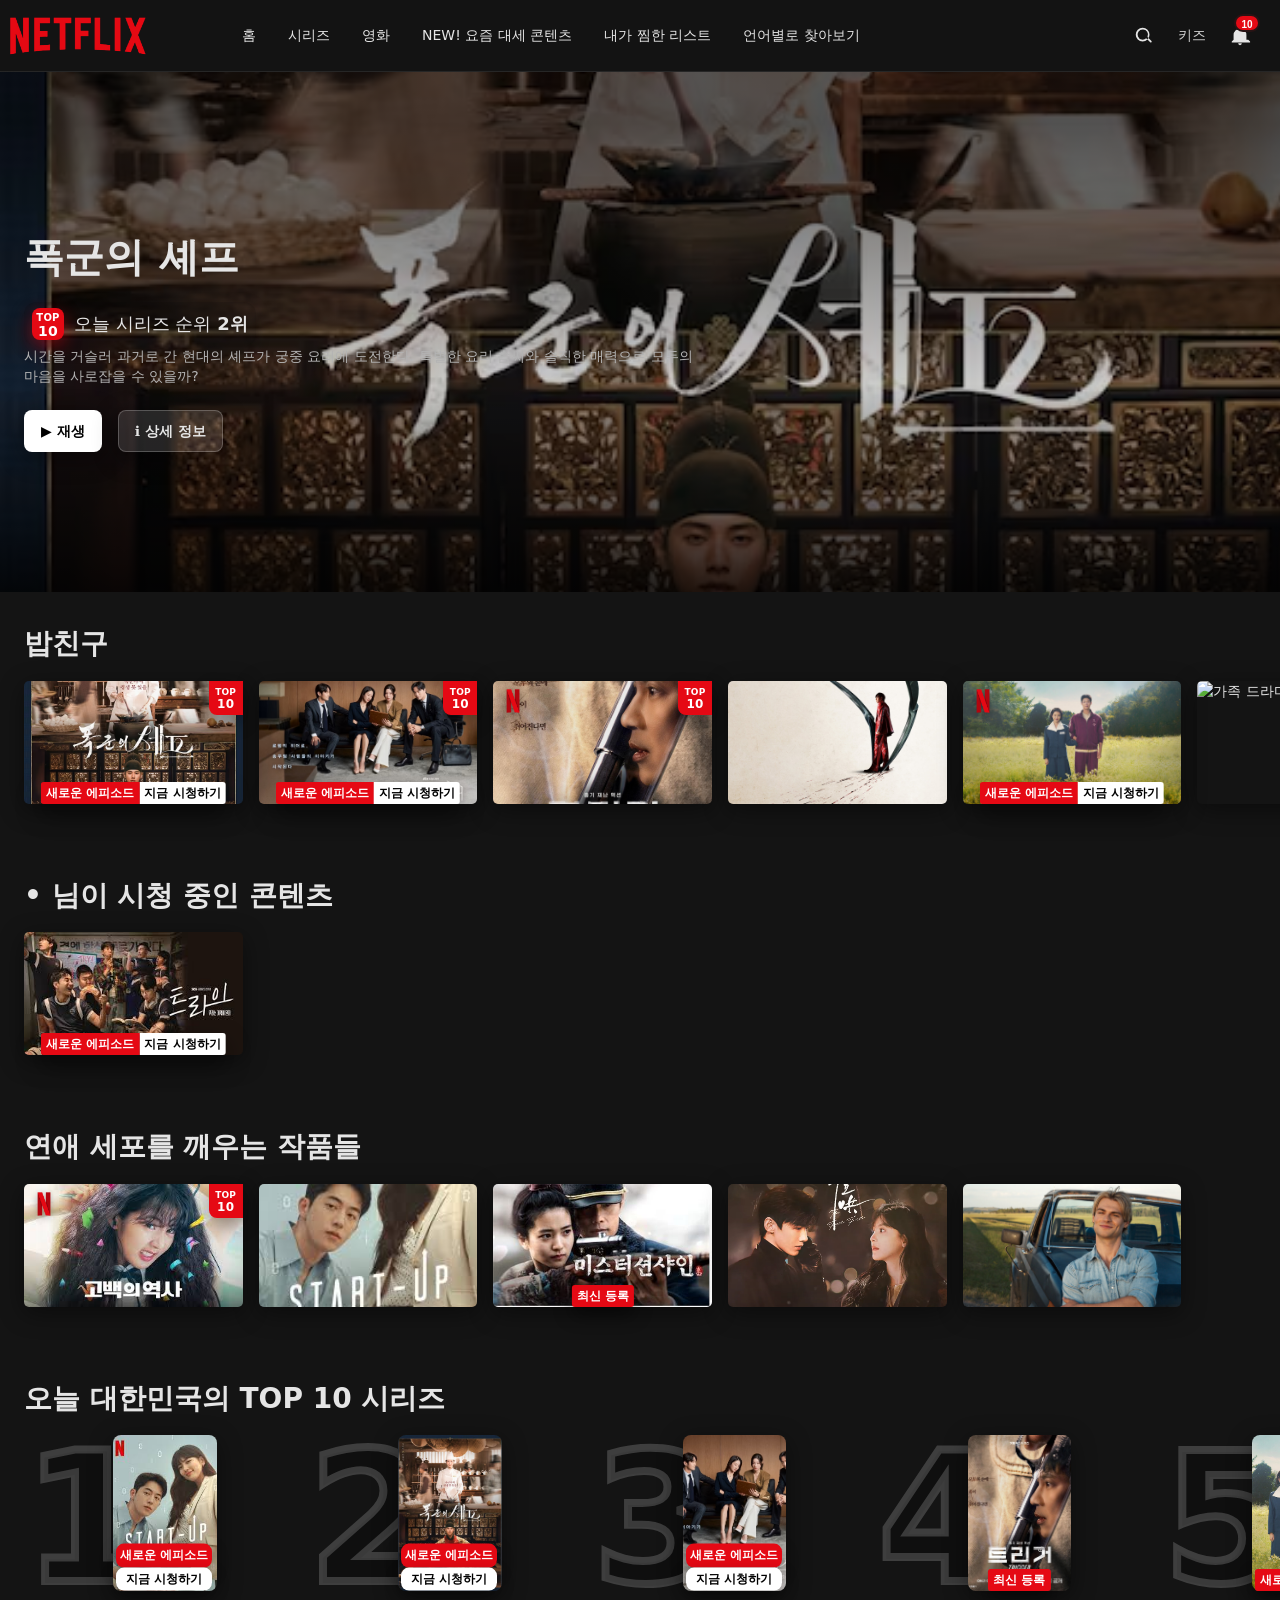
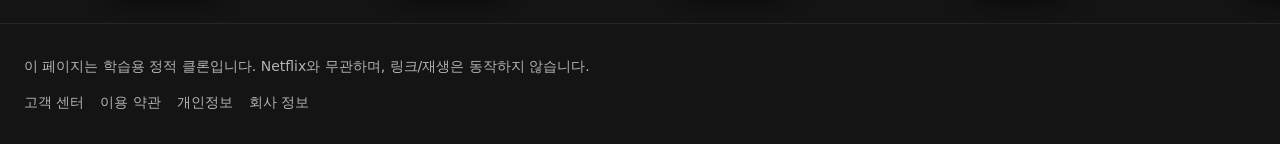
==== index.html @ cfa59833 "Finalizing from the skeleton code" ====
<!DOCTYPE html>
<html lang="ko">
<head>
  <meta charset="utf-8" />
  <meta name="viewport" content="width=device-width, initial-scale=1" />
  <title>Netflix • Static Clone (Study)</title>
  <link rel="stylesheet" href="styles.css" />
</head>
<body>
  <a class="skip-link" href="#main">본문 바로가기</a>

  <div class="page">
    <!-- Header -->
    <header class="header" role="banner">
      <a href="#" class="brand brand--logo" aria-label="Netflix 홈">
        <img src="images/titlelogo-Photoroom.png" alt="" />
      </a>

      <nav class="nav" aria-label="주요">
        <ul class="nav__list">
          <li><a href="#">홈</a></li>
          <li><a href="#">시리즈</a></li>
          <li><a href="#">영화</a></li>
          <li><a href="#">NEW! 요즘 대세 콘텐츠</a></li>
          <li><a href="#">내가 찜한 리스트</a></li>
          <li><a href="#">언어별로 찾아보기</a></li>
        </ul>
      </nav>

      <!-- New: right-side actions -->
      <div class="actions" role="group" aria-label="사용자 작업">
        <!-- Search icon button -->
        <button type="button" class="icon-btn" aria-label="검색 열기" title="검색">
          <svg class="icon" viewBox="0 0 24 24" aria-hidden="true">
            <path d="M10.5 3a7.5 7.5 0 1 1 0 15 7.5 7.5 0 0 1 0-15zm0 2a5.5 5.5 0 1 0 3.89 9.39l4.36 4.36a1 1 0 0 0 1.41-1.41l-4.36-4.36A5.5 5.5 0 0 0 10.5 5z"/>
          </svg>
        </button>

        <!-- Kids link -->
        <a href="#" class="action-link">키즈</a>

        <!-- Bell with badge -->
        <button type="button" class="icon-btn notif" aria-label="알림 10개" title="알림">
          <svg class="icon" viewBox="0 0 24 24" aria-hidden="true">
            <path d="M12 22a2 2 0 0 0 2-2h-4a2 2 0 0 0 2 2zm7-6v-5a7 7 0 1 0-14 0v5l-2 2v1h20v-1l-2-2z"/>
          </svg>
          <span class="badge" aria-hidden="true">10</span>
        </button>

        <!-- Profile avatar + caret -->
        <button type="button" class="profile" aria-label="프로필 메뉴 열기" title="프로필">
          <img src="./images/user_icon.png" alt="" />
          <svg class="caret" viewBox="0 0 24 24" aria-hidden="true">
            <path d="M7 10l5 5 5-5H7z"/>
          </svg>
        </button>
      </div>

    </header>

    <main id="main" class="main" tabindex="-1">
      <!-- Hero -->
      <section class="hero" aria-labelledby="hero-title">
        <div class="hero__content">
          <h1 id="hero-title" class="hero__title">폭군의 셰프</h1>
          <div class="rankline" aria-label="오늘 시리즈 순위 2위">
            <span class="badge-t10" aria-hidden="true">
              <span class="badge-t10__top">TOP</span>
              <span class="badge-t10__num">10</span>
            </span>
            <span class="rankline__label">오늘 시리즈 순위 <b class="rankline__em">2위</b></span>
          </div>
          <p class="hero__desc">
            시간을 거슬러 과거로 간 현대의 셰프가 궁중 요리에 도전한다.
            특별한 요리 솜씨와 솔직한 매력으로 모두의 마음을 사로잡을 수 있을까?
          </p>
          <div class="hero__actions">
            <a href="#" class="btn btn-primary" aria-label="재생">▶ 재생</a>
            <a href="#" class="btn btn-secondary" aria-label="상세 정보">ℹ 상세 정보</a>
          </div>
        </div>
      </section>


      <section class="category" aria-labelledby="sec-kdrama">
        <h2 id="sec-kdrama" class="section-title">밥친구</h2>
        <ul class="card-row">
          <li class="card"><a href="#" class="card__link">
            <span class="corner-badge" aria-label="Top 10">
              <span class="corner-badge__top">TOP</span>
              <span class="corner-badge__num">10</span>
            </span>
            <img class="card__img" src="images/main_poster.jpg" alt="청춘 로맨스 포스터"/><span class="card__title"></span>
            <div class="cta-bar" role="group" aria-label="새로운 에피소드">
              <span class="cta-chip cta-chip--red">새로운 에피소드</span>
              <span class="cta-chip cta-chip--white">지금 시청하기</span>
            </div>
          </a></li>
          <li class="card"><a href="#" class="card__link">
            <span class="corner-badge" aria-label="Top 10">
              <span class="corner-badge__top">TOP</span>
              <span class="corner-badge__num">10</span>
            </span>
            <img class="card__img" src="images/asqu.avif" alt="사극 로맨스 포스터"/><span class="card__title"></span>
            <div class="cta-bar" role="group" aria-label="새로운 에피소드">
              <span class="cta-chip cta-chip--red">새로운 에피소드</span>
              <span class="cta-chip cta-chip--white">지금 시청하기</span>
            </div>
          </a></li>
          <li class="card"><a href="#" class="card__link">
            <span class="corner-nflx" aria-hidden="true">
              <img src="images/Netflix-Symbol-Photoroom.png" alt="">
            </span>
            <span class="corner-badge" aria-label="Top 10">
              <span class="corner-badge__top">TOP</span>
              <span class="corner-badge__num">10</span>
            </span>
            <img class="card__img" src="images/trigger.jpg" alt="오피스 로맨스 포스터"/><span class="card__title"></span>
          </a></li>
          <li class="card"><a href="#" class="card__link">
            <img class="card__img" src="images/metnis.jpg" alt="치유물 포스터"/><span class="card__title"></span>
          </a></li>
          <li class="card"><a href="#" class="card__link">
            <span class="corner-nflx" aria-hidden="true">
              <img src="images/Netflix-Symbol-Photoroom.png" alt="">
            </span>
            <img class="card__img" src="images/lier.jpg" alt="음악 드라마 포스터"/><span class="card__title"></span>
            <div class="cta-bar" role="group" aria-label="새로운 에피소드">
              <span class="cta-chip cta-chip--red">새로운 에피소드</span>
              <span class="cta-chip cta-chip--white">지금 시청하기</span>
            </div>
          </a></li>
          <li class="card"><a href="#" class="card__link">
            <img class="card__img" src="https://images.unsplash.com/photo-1499244571948-7ccddb3583f1?w=1200&auto=format&fit=crop&q=80" alt="가족 드라마 포스터"/><span class="card__title"></span>
          </a></li>
        </ul>
      </section>

      <!-- Category Sections -->
      <section class="category" aria-labelledby="sec-kdrama">
        <h2 id="sec-kdrama" class="section-title">• 님이 시청 중인 콘텐츠</h2>
        <ul class="card-row">
          <li class="card"><a href="#" class="card__link">
            <img class="card__img" src="images/try.jpeg" alt="음악 드라마 포스터"/><span class="card__title"></span>
            <div class="cta-bar" role="group" aria-label="새로운 에피소드">
              <span class="cta-chip cta-chip--red">새로운 에피소드</span>
              <span class="cta-chip cta-chip--white">지금 시청하기</span>
            </div>
          </a></li>
        </ul>
      </section>

      <section class="category" aria-labelledby="sec-kdrama">
        <h2 id="sec-kdrama" class="section-title">연애 세포를 깨우는 작품들</h2>
        <ul class="card-row">
          <li class="card"><a href="#" class="card__link">
            <span class="corner-badge" aria-label="Top 10">
              <span class="corner-badge__top">TOP</span>
              <span class="corner-badge__num">10</span>
            </span>
            <span class="corner-nflx" aria-hidden="true">
              <img src="images/Netflix-Symbol-Photoroom.png" alt="">
            </span>
            <img class="card__img" src="images/goback.jpeg" alt="청춘 로맨스 포스터"/><span class="card__title"></span>
          </a></li>
          <li class="card"><a href="#" class="card__link">
            <img class="card__img" src="images/startup.jpeg" alt="사극 로맨스 포스터"/><span class="card__title"></span>
          </a></li>
          <li class="card"><a href="#" class="card__link">
            <img class="card__img" src="images/sunshine.jpg" alt="오피스 로맨스 포스터"/><span class="card__title"></span>
            <div class="overlay-tags">
              <span class="pill pill--red">최신 등록</span>
            </div>
          </a></li>
          <li class="card"><a href="#" class="card__link">
            <img class="card__img" src="images/none.png" alt="치유물 포스터"/><span class="card__title"></span>
          </a></li>
          <li class="card"><a href="#" class="card__link">
            <img class="card__img" src="images/someday.jpg" alt="음악 드라마 포스터"/><span class="card__title"></span>
          </a></li>
        </ul>
      </section>

      <section class="category" aria-labelledby="sec-top10-side">
        <h2 id="sec-top10-side" class="section-title">오늘 대한민국의 <b>TOP 10</b> 시리즈</h2>
        <ul class="top10-side-row">
          <li class="t10">
            <span class="t10__num" aria-hidden="true">1</span>
            <a href="#" class="t10__poster">
              <img class="poster poster-2x3" src="images/startup.jpeg" alt="1위 포스터" />
              <div class="ribbons">
                <span class="pill pill--red">새로운 에피소드</span>
                <span class="pill pill--white">지금 시청하기</span>
              </div>
            </a>
          </li>
          <li class="t10">
            <span class="t10__num" aria-hidden="true">2</span>
            <a href="#" class="t10__poster">
              <img class="poster poster-2x3" src="images/main_poster.jpg" alt="1위 포스터" />
              <div class="ribbons">
                <span class="pill pill--red">새로운 에피소드</span>
                <span class="pill pill--white">지금 시청하기</span>
              </div>
            </a>
          </li>
          <li class="t10">
            <span class="t10__num" aria-hidden="true">3</span>
            <a href="#" class="t10__poster">
              <img class="poster poster-2x3" src="images/asqu.avif" alt="1위 포스터" />
              <div class="ribbons">
                <span class="pill pill--red">새로운 에피소드</span>
                <span class="pill pill--white">지금 시청하기</span>
              </div>
            </a>
          </li>
          <li class="t10">
            <span class="t10__num" aria-hidden="true">4</span>
            <a href="#" class="t10__poster">
              <img class="poster poster-2x3" src="images/trigger.jpg" alt="1위 포스터" />
              <div class="overlay-tags">
                <span class="pill pill--red">최신 등록</span>
              </div>
            </a>
          </li>
          <li class="t10">
            <span class="t10__num" aria-hidden="true">5</span>
            <a href="#" class="t10__poster">
              <img class="poster poster-2x3" src="images/lier.jpg" alt="1위 포스터" />
              <div class="overlay-tags">
                <span class="pill pill--red">새로운 에피소드</span>
              </div>
            </a>
          </li>
          <!-- 2~5 반복: 숫자/이미지 변경 -->
        </ul>
      </section>

    </main>

    <footer class="footer">
      <p class="footer__small">이 페이지는 학습용 정적 클론입니다. Netflix와 무관하며, 링크/재생은 동작하지 않습니다.</p>
      <ul class="footer__links">
        <li><a href="#">고객 센터</a></li>
        <li><a href="#">이용 약관</a></li>
        <li><a href="#">개인정보</a></li>
        <li><a href="#">회사 정보</a></li>
      </ul>
    </footer>
  </div>
</body>
</html>
---- styles.css ----
:root{
  /* Design tokens */
  --page-width: 1440px;
  --header-h: 72px;

  /* Spacing scale: 8/16/24/32 */
  --space-1: 8px;
  --space-2: 16px;
  --space-3: 24px;
  --space-4: 32px;

  /* Colors */
  --bg: #141414;
  --surface: #1f1f1f;
  --text: #e5e5e5;
  --muted: #b3b3b3;
  --red: #e50914;
  --overlay: linear-gradient(180deg, rgba(0,0,0,0.65) 10%, rgba(0,0,0,0.2) 60%, rgba(0,0,0,0.85) 100%);

  /* Typography */
  --fz-sm: 12px;
  --fz-base: 14px;
  --fz-lg: 18px;
  --fz-xl: 28px;
  --fz-2xl: 40px;

  /* Misc */
  --radius: 5px;
  --shadow-1: 0 6px 24px rgba(0,0,0,0.45);

  /* Hero image (replace if desired) */
  --hero-image: url("./images/main_poster.jpg");
}

*{ box-sizing: border-box; }
html, body { height: 100%; }
body{
  margin: 0;
  background: var(--bg);
  color: var(--text);
  font: 400 var(--fz-base)/1.45 system-ui, -apple-system, Segoe UI, Roboto, Helvetica, Arial, Apple SD Gothic Neo, Noto Sans KR, sans-serif;
  -webkit-font-smoothing: antialiased;
}

img{ max-width: 100%; display: block; }
ul{ list-style: none; margin: 0; padding: 0; }
a{ color: inherit; text-decoration: none; }

/* Accessibility helpers */
.skip-link{
  position: absolute;
  left: -9999px;
  top: -9999px;
  background: #fff;
  color: #000;
  padding: var(--space-1) var(--space-2);
  border-radius: var(--radius);
}
.skip-link:focus{
  left: var(--space-2);
  top: var(--space-2);
}

.sr-only{
  position: absolute !important;
  height: 1px; width: 1px;
  overflow: hidden; clip: rect(1px,1px,1px,1px);
  white-space: nowrap;
}

:focus-visible{
  outline: 2px solid var(--red);
  outline-offset: 2px;
}

/* Page frame */
.page{
  width: var(--page-width);
  margin: 0 auto;
  background: transparent;
}

/* Header (fixed) */
.header{
  position: fixed;
  z-index: 100;
  top: 0;
  left: 50%;
  transform: translateX(-50%);
  width: var(--page-width);
  height: var(--header-h);
  display: flex;
  align-items: center;
  gap: var(--space-3);
  padding: 0 var(--space-3);
  background: rgba(20,20,20,0.78);
  backdrop-filter: saturate(140%) blur(8px);
  border-bottom: 1px solid rgba(255,255,255,0.08);
}

.brand{
  font-weight: 900;
  letter-spacing: 0.5px;
  color: var(--red);
  font-size: 24px;
}
.nav{ flex: 1; }
.nav__list{
  display: flex;
  gap: var(--space-2);
}
.nav__list a{
  padding: 6px 8px;
  border-radius: 6px;
  color: var(--text);
}
.nav__list a:hover{ background: rgba(255,255,255,0.08); }

.search input{
  height: 36px;
  min-width: 220px;
  border-radius: 999px;
  border: 1px solid rgba(255,255,255,0.15);
  background: rgba(255,255,255,0.06);
  color: var(--text);
  padding: 0 12px;
}

/* Main */
.main{
  padding-top: var(--header-h);
  isolation: isolate; /* ensure hero overlay layers correctly */
}

/* Hero */
.hero{
  position: relative;
  min-height: 520px;
  display: grid;
  align-items: center;
  background-image: var(--hero-image);
  background-size: cover;
  background-position: center;
}
.hero::before{
  content: "";
  position: absolute;
  inset: 0;
  background: var(--overlay);
  z-index: 0;
}
.hero__content{
  position: relative;
  z-index: 1;
  max-width: 720px;
  padding: var(--space-4) var(--space-3);
}
.eyebrow{
  display: inline-block;
  padding: 4px 8px;
  border-radius: 999px;
  background: rgba(255,255,255,0.15);
  font-size: var(--fz-sm);
}
.hero__title{ 
  font-size: var(--fz-2xl);
  margin: var(--space-2) 0 var(--space-2);
  letter-spacing: 0.2px;
}
.hero__desc{
  color: var(--muted);
  margin: 0 0 var(--space-3);
}
.hero__actions{ display: flex; gap: var(--space-2); }
.btn{
  display: inline-flex;
  align-items: center;
  gap: 8px;
  padding: 10px 16px;
  border-radius: 8px;
  font-weight: 700;
  border: 1px solid transparent;
  transition: transform .12s ease, background .2s ease, border-color .2s ease;
  box-shadow: var(--shadow-1);
}
.btn-primary{
  background: #fff;
  color: #000;
}
.btn-primary:hover{ transform: translateY(-1px); }
.btn-secondary{
  background: rgba(255,255,255,0.12);
  border-color: rgba(255,255,255,0.22);
  color: var(--text);
}
.btn-secondary:hover{ background: rgba(255,255,255,0.18); transform: translateY(-1px); }

/* Sections */
.category{
  padding: var(--space-4) var(--space-3);
}
.section-title{
  font-size: var(--fz-xl);
  margin: 0 0 var(--space-2);
}

/* Card grid rows (6 per row) */
.card-row{
  display: grid;
  grid-template-columns: repeat(6, 1fr);
  gap: var(--space-2);
}

.card{ }
.card__link{
  display: grid;
  gap: 8px;
}
.card__img{
  width: 100%;
  aspect-ratio: 16 / 9;
  object-fit: cover;
  border-radius: var(--radius);
  box-shadow: var(--shadow-1);
  transform: translateZ(0);
  transition: transform .18s ease, box-shadow .18s ease;
}
.card__link:hover .card__img,
.card__link:focus-visible .card__img{
  transform: scale(1.05);
  box-shadow: 0 16px 40px rgba(0,0,0,.6);
}
.card__title{
  font-size: var(--fz-sm);
  color: var(--muted);
  padding-left: 2px;
}

/* Footer */
.footer{
  padding: var(--space-4) var(--space-3) var(--space-4);
  color: var(--muted);
  border-top: 1px solid rgba(255,255,255,0.08);
}
.footer__small{
  margin: 0 0 var(--space-2);
}
.footer__links{
  display: flex;
  gap: var(--space-2);
  flex-wrap: wrap;
}
.footer__links a{ color: var(--muted); }
.footer__links a:hover{ color: var(--text); }

/* New actions cluster on the right */
.actions{
  display: flex;
  align-items: center;
  gap: var(--space-2);
}
.icon-btn{
  display: inline-grid;
  place-items: center;
  width: 36px;
  height: 36px;
  border: 0;
  background: transparent;
  color: var(--text);
  border-radius: 8px;
  transition: background .15s ease, filter .15s ease;
}
.icon-btn:hover{ background: rgba(255,255,255,0.08); }
.icon{ width: 22px; height: 22px; fill: currentColor; display:block; }

.action-link{ color: var(--text); font-size: var(--fz-base); opacity: .9; }
.action-link:hover{ opacity: 1; }

/* Bell badge */
.notif{ position: relative; }
.badge{
  position: absolute;
  top: -4px;
  right: -2px;
  min-width: 18px;
  height: 18px;
  padding: 0 5px;
  border-radius: 999px;
  background: var(--red);
  color: #fff;
  font-size: 10px;
  line-height: 18px;
  text-align: center;
  border: 2px solid rgba(20,20,20,0.9); /* 배경과 분리되는 외곽선 */
  font-weight: 800;
}

/* Profile */
.profile{
  display: inline-flex;
  align-items: center;
  gap: 6px;
  height: 36px;
  padding: 0 6px;
  border: 0;
  background: transparent;
  color: var(--text);
  border-radius: 8px;
  transition: background .15s ease;
}
.profile:hover{ background: rgba(255,255,255,0.08); }
.profile img{
  width: 28px;
  height: 28px;
  border-radius: 6px;
  display: block;
  object-fit: cover;
}
.caret{ width: 16px; height: 16px; fill: currentColor; opacity: .8; }

.rankline{
  display:inline-flex; align-items:center; gap:10px;
  padding:6px 8px;
  background: rgba(0,0,0,0.18);
  border-radius: 12px;
  box-shadow: 0 4px 14px rgba(0,0,0,.25);
}
.badge-t10{
  display:grid; grid-template-rows:auto auto; justify-items:center; align-content:center;
  width:32px; height:32px; border-radius:8px;
  background:var(--red); color:#fff; font-weight:900;
  box-shadow: 0 6px 18px rgba(229,9,20,.45);
  line-height:1; letter-spacing:.2px;
}
.badge-t10__top{ font-size:10px; margin-top:3px; }
.badge-t10__num{ font-size:14px; margin-top:1px; }
.rankline__label{ font-size: var(--fz-lg); }
.rankline__em{ font-weight:800; }

/* 숫자(왼쪽) + 포스터(오른쪽) TOP10 */
.top10-side-row{
  display:grid;
  grid-template-columns: repeat(5, 1fr); /* 5개 카드 */
  gap: var(--space-4);
  align-items:end;
}
.t10{
  display:grid;
  grid-template-columns: 1fr auto; /* 숫자 영역 / 포스터 */
  column-gap: var(--space-3);
  align-items:end;
}
.t10__num{
  font-weight:600;
  font-size: clamp(180px, 13vw, 300px);
  line-height:.8;
  color: transparent;
  -webkit-text-stroke: 8px rgba(255,255,255,0.18); /* 외곽선 숫자 */
  text-shadow: 0 2px 0 rgba(0,0,0,0.25);
  align-self:end;
}
.t10__poster{ position:relative; display:block; left: -60px;}
.poster{ width:220px; border-radius:8px; box-shadow: var(--shadow-1); }
.poster-2x3{ aspect-ratio: 2 / 3; object-fit: cover; }

/* 포스터 하단 리본(재사용) */
/* 기존 .ribbons 규칙을 이걸로 교체 */
.t10__poster .ribbons{
  position: absolute;
  left: 80%;
  top: 85%;
  transform: translate(-50%, -50%);

  display: flex;
  flex-direction: column;
  align-items: stretch;                 /* ← 자식이 컨테이너 너비 채움 */
  gap: 0px;                             /* 배지 간 간격 */

  width: clamp(160px, 78%, 240px);      /* ← 길이(가로폭) 늘림 */
  box-sizing: border-box;
}

/* 배지가 컨테이너(.ribbons) 너비를 꽉 채우도록 */
.t10__poster .pill{
  display: block;                       /* inline → block */
  width: 60%;
  text-align: center;

  padding: 3px 3px;                    /* 약간 더 두툼하게 */
  border-radius: 8px;
  font-size: 12px;
  font-weight: 800;
  box-shadow: 0 6px 16px rgba(0,0,0,.35);
}

/* 색상 변형은 그대로 사용 */
.pill--red{ background: var(--red); color:#fff; }
.pill--white{ background:#fff; color:#000; }

/* 카드/포스터에 겹칠 코너 배지 */
.card__link, .t10__poster { position: relative; }  /* 기준점 */

/* 코너 배지: 모서리에 딱 붙이기 */
.corner-badge{
  position: absolute;
  top: 0;              /* ← 바로 모서리 */
  right: 0;            /* ← 바로 모서리 */
  width: 34px;
  height: 34px;
  display: grid;
  grid-template-rows: auto auto;
  justify-items: center;
  align-content: center;
  background: var(--red);
  color: #fff;
  font-weight: 900;
  line-height: 1;
  letter-spacing: .2px;
  /* 바깥 모서리는 컨테이너 둥근 모서리에 의해 잘려서 정확히 맞음 */
  /* 원하면 안쪽 모서리만 둥글게: */
  border-top-right-radius: 0;
  border-bottom-left-radius: 8px;

  box-shadow: 0 8px 16px rgba(0,0,0,.35);
  pointer-events: none;
  z-index: 2;
}
.corner-badge__top{ font-size: 9px; margin-top: 3px; }
.corner-badge__num{ font-size: 12px; margin-top: 1px; }

.corner-nflx{
  position: absolute;
  top: 0;          /* 모서리에 딱 맞게 */
  left: 0;
  width: 40px;     /* 필요시 26~34px로 조정 */
  height: 40px;
  display: grid;
  place-items: center;
  z-index: 2;
  pointer-events: none;             /* 클릭 방해 X */
}
.corner-nflx img{
  width: 80%;                       /* 패딩 효과 */
  height: 80%;
  object-fit: contain;
  filter: drop-shadow(0 2px 4px rgba(0,0,0,.35)); /* 배경에 묻히지 않게 */
}

.cta-bar{
  position: absolute;
  left: 50%;
  bottom: 8px;                  /* 이미지의 '밑에' 붙임 */
  transform: translateX(-50%);   /* 가로 중앙 정렬 */
  display: inline-flex;
  align-items: center;
  border-radius: 3px;           /* 한 덩어리처럼 보이게 */
  overflow: hidden;              /* 모서리 깔끔하게 */
  box-shadow: 0 10px 24px rgba(0,0,0,.45);
  z-index: 2;                    /* 이미지 위로 */
}

.cta-chip{
  padding: 5px 5px;             /* 높이/가로 여백 */
  font-size: 12px;
  font-weight: 800;
  line-height: 1;
  white-space: nowrap;
}

.cta-chip--red{   background: var(--red); color: #fff; }
.cta-chip--white{ background: #fff;      color: #000; }

.overlay-tags{
  position: absolute;
  left: 50%;
  bottom: 8px;                   /* 하단에 딱 붙음 */
  transform: translateX(-50%);   /* 가로 중앙 */
  display: flex;
  gap: 6px;
  z-index: 2;                    /* 이미지 위로 */
}

.overlay-tags .pill{
  display: inline-block;
  padding: 5px 5px;
  border-radius: 3px;
  font-size: 12px;
  font-weight: 800;
  line-height: 1;
  box-shadow: 0 8px 18px rgba(0,0,0,.45);
}

.pill--red{ background: var(--red); color:#fff; }

.t10__poster .ribbons .pill{
  display: block;
  width: 60%;
  text-align: center;
  padding: 3px 3px;
  border-radius: 8px;
  font-size: 12px;
  font-weight: 800;
  box-shadow: 0 6px 16px rgba(0,0,0,.35);
}

/* 겹치는 하단 중앙 라벨 */
.overlay-tags{
  position: absolute;
  left: 50%;
  bottom: 8px;
  transform: translateX(-50%);
  display: flex;
  align-items: center;
  justify-content: center;
  gap: 0px;
  z-index: 2;
}

/* 리본 규칙의 폭 제한을 무시하고 자연 폭 사용 */
.overlay-tags .pill{
  width: auto;
  display: inline-flex;
  white-space: nowrap;
  padding: 5px 5px;
  border-radius: 3px;
  font-size: 12px;
  font-weight: 800;
  line-height: 1;
  box-shadow: 0 8px 18px rgba(0,0,0,.45);
}

/* 겹치는 하단 중앙 라벨 */
.t10 .overlay-tags{
  position: absolute;
  left: 50%;
  bottom: 0px;
  transform: translateX(-50%);
  display: flex;
  align-items: center;
  justify-content: center;
  gap: 0px;
  z-index: 2;
}

.brand--logo{
  display: inline-flex;
  align-items: center;
  /* 혹시 텍스트가 남아 있어도 보이지 않게 */
  font-size: 0;
  line-height: 0;
  color: inherit; /* 기존 빨강 글자색 무효화 */
}

.brand--logo img{
  height: 150px;    /* 24~36px 사이로 취향대로 조절 */
  width: auto;
  display: block;
}
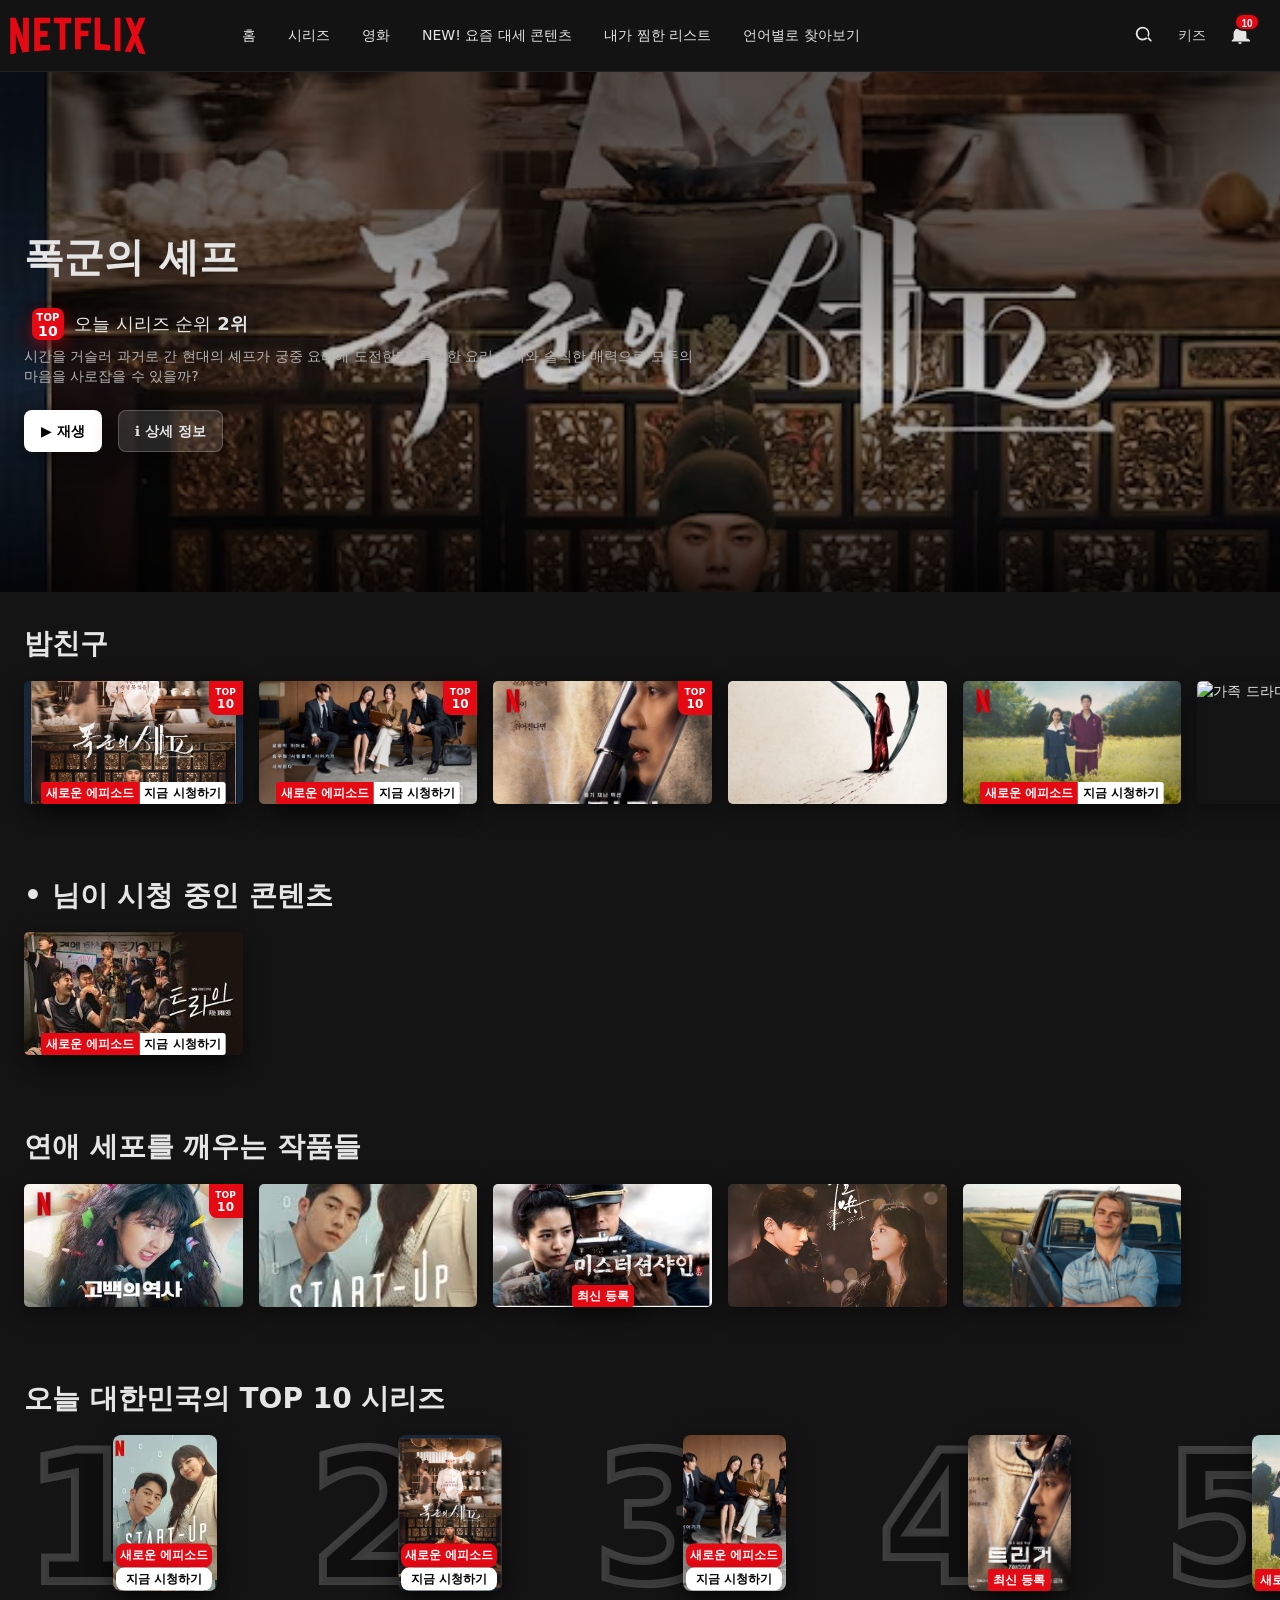
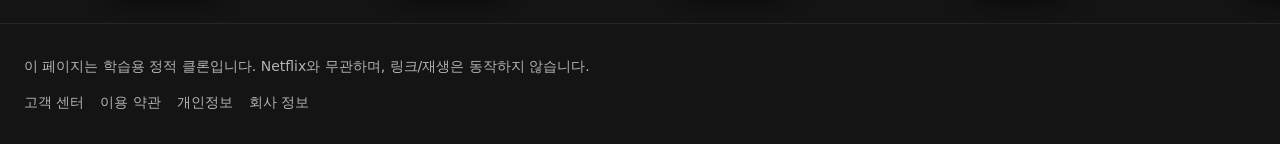
==== commit 93d78adf: "showing contents" ====
--- a/index.html
+++ b/index.html
@@ -39,21 +39,63 @@
         <!-- Kids link -->
         <a href="#" class="action-link">키즈</a>
 
-        <!-- Bell with badge -->
-        <button type="button" class="icon-btn notif" aria-label="알림 10개" title="알림">
-          <svg class="icon" viewBox="0 0 24 24" aria-hidden="true">
-            <path d="M12 22a2 2 0 0 0 2-2h-4a2 2 0 0 0 2 2zm7-6v-5a7 7 0 1 0-14 0v5l-2 2v1h20v-1l-2-2z"/>
-          </svg>
-          <span class="badge" aria-hidden="true">10</span>
-        </button>
-
-        <!-- Profile avatar + caret -->
-        <button type="button" class="profile" aria-label="프로필 메뉴 열기" title="프로필">
-          <img src="./images/user_icon.png" alt="" />
-          <svg class="caret" viewBox="0 0 24 24" aria-hidden="true">
-            <path d="M7 10l5 5 5-5H7z"/>
-          </svg>
-        </button>
+        <!-- Bell with badge + popover -->
+        <div class="menu">
+          <button type="button" class="icon-btn notif" aria-label="알림 10개" title="알림" aria-haspopup="true" aria-expanded="false">
+            <svg class="icon" viewBox="0 0 24 24" aria-hidden="true">
+              <path d="M12 22a2 2 0 0 0 2-2h-4a2 2 0 0 0 2 2zm7-6v-5a7 7 0 1 0-14 0v5l-2 2v1h20v-1l-2-2z"/>
+            </svg>
+            <span class="badge" aria-hidden="true">10</span>
+          </button>
+
+          <!-- The box that appears on hover/focus -->
+          <div class="popover" role="status" aria-live="polite">
+            <div class="popover__item">
+              <img class="popover__thumb" src="images/main_poster.jpg" alt="" />
+              <div class="popover__body">
+                <p class="popover__title">최신 등록 콘텐츠!</p>
+                <p class="popover__subtitle">시즌7</p>
+                <p class="popover__meta">1개월</p>
+              </div>
+            </div>
+            <div class="popover__item">
+              <img class="popover__thumb" src="images/main_poster.jpg" alt="" />
+              <div class="popover__body">
+                <p class="popover__title">최신 등록 콘텐츠!</p>
+                <p class="popover__subtitle">시즌7</p>
+                <p class="popover__meta">1개월</p>
+              </div>
+            </div>
+            <div class="popover__item">
+              <img class="popover__thumb" src="images/main_poster.jpg" alt="" />
+              <div class="popover__body">
+                <p class="popover__title">최신 등록 콘텐츠!</p>
+                <p class="popover__subtitle">시즌7</p>
+                <p class="popover__meta">1개월</p>
+              </div>
+            </div>
+          </div>
+        </div>
+        <!-- Profile avatar + caret (wrapped with .menu like the bell) -->
+        <div class="menu profile-menu">
+          <button type="button" class="profile" aria-label="프로필 메뉴 열기" title="프로필" aria-haspopup="true" aria-expanded="false">
+            <img src="./images/user_icon.png" alt="" />
+            <svg class="caret" viewBox="0 0 24 24" aria-hidden="true"><path d="M7 10l5 5 5-5H7z"/></svg>
+          </button>
+
+          <!-- The dropdown box that appears on hover/focus -->
+          <div class="popover profile-popover" role="menu" aria-label="프로필 메뉴">
+            <ul class="profile-list">
+              <li><hr class="profile-sep" /></li>
+              <li class="profile-item" role="menuitem"><span>프로필 관리</span></li>
+              <li class="profile-item" role="menuitem"><span>프로필 이전</span></li>
+              <li class="profile-item" role="menuitem"><span>계정</span></li>
+              <li class="profile-item" role="menuitem"><span>고객 센터</span></li>
+              <li><hr class="profile-sep" /></li>
+              <li class="profile-item" role="menuitem"><span>넷플릭스에서 로그아웃</span></li>
+            </ul>
+          </div>
+        </div>
       </div>
 
     </header>
--- a/styles.css
+++ b/styles.css
@@ -555,4 +555,111 @@
   height: 150px;    /* 24~36px 사이로 취향대로 조절 */
   width: auto;
   display: block;
-}+}
+
+/* Anchor */
+.menu {
+  position: relative;
+}
+
+/* The popover panel (hidden by default) */
+.popover {
+  position: absolute;
+  top: calc(100% + 10px);   /* a little gap under the bell */
+  right: 0;
+  width: 360px;
+  max-width: min(90vw, 360px);
+  background: rgba(20,20,20,0.98);
+  color: #fff;
+  border-radius: 10px;
+  box-shadow: 0 10px 30px rgba(0,0,0,0.6);
+  padding: 12px;
+  z-index: 1000;
+
+  opacity: 0;
+  visibility: hidden;
+  transform: translateY(-6px);
+  transition: opacity .18s ease, transform .18s ease, visibility 0s linear .18s;
+  pointer-events: none;  /* don’t steal hover when hidden */
+}
+
+/* Little arrow */
+.popover::before {
+  content: "";
+  position: absolute;
+  top: -8px;
+  right: 14px;           /* align with bell */
+  border: 8px solid transparent;
+  border-bottom-color: rgba(20,20,20,0.98);
+}
+
+/* Show on mouse hover OR keyboard focus */
+.menu:hover .popover,
+.menu:focus-within .popover {
+  opacity: 1;
+  visibility: visible;
+  transform: translateY(0);
+  transition-delay: 0s;
+  pointer-events: auto;
+}
+
+/* Simple content layout */
+.popover__item {
+  display: grid;
+  grid-template-columns: 72px 1fr;
+  gap: 12px;
+  align-items: center;
+}
+
+.popover__thumb {
+  width: 72px;
+  height: 72px;
+  object-fit: cover;
+  border-radius: 6px;
+}
+
+.popover__title {
+  margin: 0 0 2px;
+  font-weight: 700;
+  line-height: 1.2;
+}
+
+.popover__subtitle {
+  margin: 0 0 4px;
+  opacity: .9;
+}
+
+.popover__meta {
+  margin: 0;
+  font-size: .9rem;
+  opacity: .7;
+}
+
+/* Profile dropdown tweaks (reuses .menu + .popover show/hide rules) */
+.profile-menu { position: relative; }
+.profile-popover{
+  width: 280px;                   /* a bit narrower than the bell popover */
+  padding: 10px;
+}
+
+.profile-list{ list-style:none; margin:0; padding:0; display:grid; gap:6px; }
+.profile-item{
+  display:flex; align-items:center; gap:10px;
+  padding:8px; border-radius:8px;
+  cursor:pointer;
+}
+.profile-item:hover{ background: rgba(255,255,255,0.06); }
+
+.avatar.small{
+  width:28px; height:28px; border-radius:6px; object-fit:cover; display:block;
+}
+
+.profile-sep{
+  border:0; height:1px; background: rgba(255,255,255,0.12);
+  margin:6px 0;
+}
+
+/* Optional: show a little caret aligned to the profile button */
+.profile-popover::before{
+  right: 24px;   /* line up with the profile button */
+}
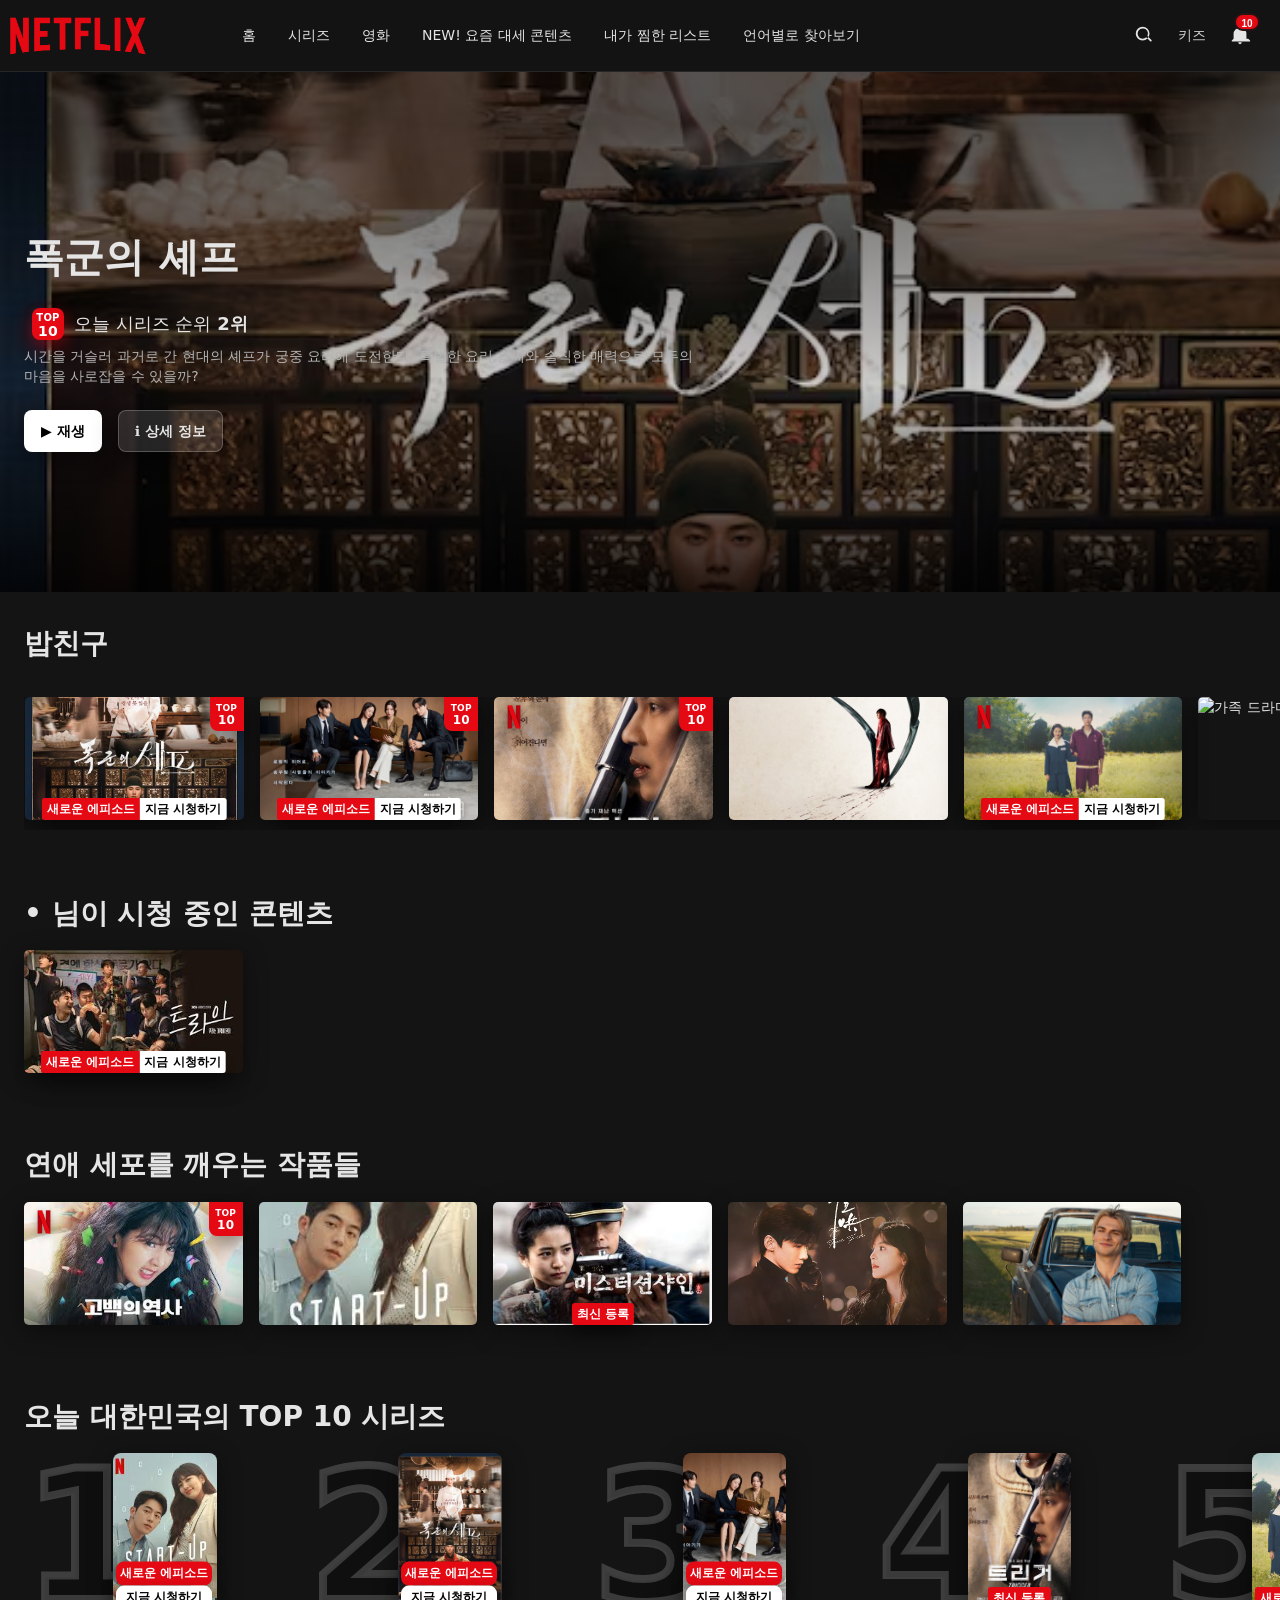
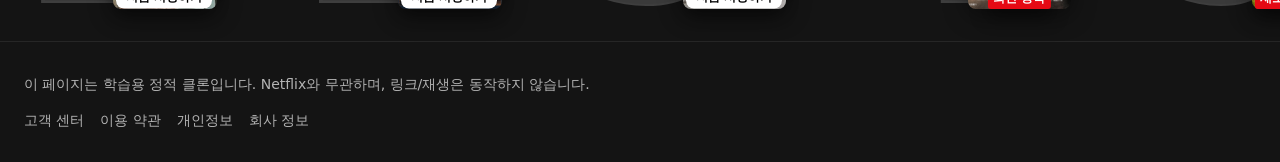
==== commit d83400ca: "slider" ====
--- a/index.html
+++ b/index.html
@@ -123,59 +123,115 @@
         </div>
       </section>
 
-
       <section class="category" aria-labelledby="sec-kdrama">
-        <h2 id="sec-kdrama" class="section-title">밥친구</h2>
-        <ul class="card-row">
-          <li class="card"><a href="#" class="card__link">
-            <span class="corner-badge" aria-label="Top 10">
-              <span class="corner-badge__top">TOP</span>
-              <span class="corner-badge__num">10</span>
-            </span>
-            <img class="card__img" src="images/main_poster.jpg" alt="청춘 로맨스 포스터"/><span class="card__title"></span>
-            <div class="cta-bar" role="group" aria-label="새로운 에피소드">
-              <span class="cta-chip cta-chip--red">새로운 에피소드</span>
-              <span class="cta-chip cta-chip--white">지금 시청하기</span>
-            </div>
-          </a></li>
-          <li class="card"><a href="#" class="card__link">
-            <span class="corner-badge" aria-label="Top 10">
-              <span class="corner-badge__top">TOP</span>
-              <span class="corner-badge__num">10</span>
-            </span>
-            <img class="card__img" src="images/asqu.avif" alt="사극 로맨스 포스터"/><span class="card__title"></span>
-            <div class="cta-bar" role="group" aria-label="새로운 에피소드">
-              <span class="cta-chip cta-chip--red">새로운 에피소드</span>
-              <span class="cta-chip cta-chip--white">지금 시청하기</span>
-            </div>
-          </a></li>
-          <li class="card"><a href="#" class="card__link">
-            <span class="corner-nflx" aria-hidden="true">
-              <img src="images/Netflix-Symbol-Photoroom.png" alt="">
-            </span>
-            <span class="corner-badge" aria-label="Top 10">
-              <span class="corner-badge__top">TOP</span>
-              <span class="corner-badge__num">10</span>
-            </span>
-            <img class="card__img" src="images/trigger.jpg" alt="오피스 로맨스 포스터"/><span class="card__title"></span>
-          </a></li>
-          <li class="card"><a href="#" class="card__link">
-            <img class="card__img" src="images/metnis.jpg" alt="치유물 포스터"/><span class="card__title"></span>
-          </a></li>
-          <li class="card"><a href="#" class="card__link">
-            <span class="corner-nflx" aria-hidden="true">
-              <img src="images/Netflix-Symbol-Photoroom.png" alt="">
-            </span>
-            <img class="card__img" src="images/lier.jpg" alt="음악 드라마 포스터"/><span class="card__title"></span>
-            <div class="cta-bar" role="group" aria-label="새로운 에피소드">
-              <span class="cta-chip cta-chip--red">새로운 에피소드</span>
-              <span class="cta-chip cta-chip--white">지금 시청하기</span>
-            </div>
-          </a></li>
-          <li class="card"><a href="#" class="card__link">
-            <img class="card__img" src="https://images.unsplash.com/photo-1499244571948-7ccddb3583f1?w=1200&auto=format&fit=crop&q=80" alt="가족 드라마 포스터"/><span class="card__title"></span>
-          </a></li>
-        </ul>
+        <div class="section-bar">
+          <h2 id="sec-kdrama" class="section-title">밥친구</h2>
+
+          <!-- Page indicators -->
+          <div class="pager" aria-label="Page indicator">
+            <span class="pager__box_on"></span>
+            <span class="pager__box_off"></span>
+            <span class="pager__box_off"></span>
+          </div>
+        </div>
+
+
+        <div class="slider" data-slider>
+          <button class="slider__btn slider__btn--prev" aria-label="이전 보기" disabled>
+            ‹
+          </button>
+
+          <ul class="card-row card-row--slider" data-track>
+            <li class="card"><a href="#" class="card__link">
+              <span class="corner-badge" aria-label="Top 10">
+                <span class="corner-badge__top">TOP</span>
+                <span class="corner-badge__num">10</span>
+              </span>
+              <img class="card__img" src="images/main_poster.jpg" alt="청춘 로맨스 포스터"/><span class="card__title"></span>
+              <div class="cta-bar" role="group" aria-label="새로운 에피소드">
+                <span class="cta-chip cta-chip--red">새로운 에피소드</span>
+                <span class="cta-chip cta-chip--white">지금 시청하기</span>
+              </div>
+            </a></li>
+            <li class="card"><a href="#" class="card__link">
+              <span class="corner-badge" aria-label="Top 10">
+                <span class="corner-badge__top">TOP</span>
+                <span class="corner-badge__num">10</span>
+              </span>
+              <img class="card__img" src="images/asqu.avif" alt="사극 로맨스 포스터"/><span class="card__title"></span>
+              <div class="cta-bar" role="group" aria-label="새로운 에피소드">
+                <span class="cta-chip cta-chip--red">새로운 에피소드</span>
+                <span class="cta-chip cta-chip--white">지금 시청하기</span>
+              </div>
+            </a></li>
+            <li class="card"><a href="#" class="card__link">
+              <span class="corner-nflx" aria-hidden="true">
+                <img src="images/Netflix-Symbol-Photoroom.png" alt="">
+              </span>
+              <span class="corner-badge" aria-label="Top 10">
+                <span class="corner-badge__top">TOP</span>
+                <span class="corner-badge__num">10</span>
+              </span>
+              <img class="card__img" src="images/trigger.jpg" alt="오피스 로맨스 포스터"/><span class="card__title"></span>
+            </a></li>
+            <li class="card"><a href="#" class="card__link">
+              <img class="card__img" src="images/metnis.jpg" alt="치유물 포스터"/><span class="card__title"></span>
+            </a></li>
+            <li class="card"><a href="#" class="card__link">
+              <span class="corner-nflx" aria-hidden="true">
+                <img src="images/Netflix-Symbol-Photoroom.png" alt="">
+              </span>
+              <img class="card__img" src="images/lier.jpg" alt="음악 드라마 포스터"/><span class="card__title"></span>
+              <div class="cta-bar" role="group" aria-label="새로운 에피소드">
+                <span class="cta-chip cta-chip--red">새로운 에피소드</span>
+                <span class="cta-chip cta-chip--white">지금 시청하기</span>
+              </div>
+            </a></li>
+            <li class="card"><a href="#" class="card__link">
+              <img class="card__img" src="https://images.unsplash.com/photo-1499244571948-7ccddb3583f1?w=1200&auto=format&fit=crop&q=80" alt="가족 드라마 포스터"/><span class="card__title"></span>
+            </a></li>
+            <li class="card"><a href="#" class="card__link">
+              <img class="card__img" src="https://images.unsplash.com/photo-1499244571948-7ccddb3583f1?w=1200&auto=format&fit=crop&q=80" alt="가족 드라마 포스터"/><span class="card__title"></span>
+            </a></li>
+            <li class="card"><a href="#" class="card__link">
+              <img class="card__img" src="https://images.unsplash.com/photo-1499244571948-7ccddb3583f1?w=1200&auto=format&fit=crop&q=80" alt="가족 드라마 포스터"/><span class="card__title"></span>
+            </a></li>
+            <li class="card"><a href="#" class="card__link">
+              <img class="card__img" src="https://images.unsplash.com/photo-1499244571948-7ccddb3583f1?w=1200&auto=format&fit=crop&q=80" alt="가족 드라마 포스터"/><span class="card__title"></span>
+            </a></li>
+            <li class="card"><a href="#" class="card__link">
+              <img class="card__img" src="https://images.unsplash.com/photo-1499244571948-7ccddb3583f1?w=1200&auto=format&fit=crop&q=80" alt="가족 드라마 포스터"/><span class="card__title"></span>
+            </a></li>
+            <li class="card"><a href="#" class="card__link">
+              <img class="card__img" src="https://images.unsplash.com/photo-1499244571948-7ccddb3583f1?w=1200&auto=format&fit=crop&q=80" alt="가족 드라마 포스터"/><span class="card__title"></span>
+            </a></li>
+            <li class="card"><a href="#" class="card__link">
+              <img class="card__img" src="https://images.unsplash.com/photo-1499244571948-7ccddb3583f1?w=1200&auto=format&fit=crop&q=80" alt="가족 드라마 포스터"/><span class="card__title"></span>
+            </a></li>
+            <li class="card"><a href="#" class="card__link">
+              <img class="card__img" src="https://images.unsplash.com/photo-1499244571948-7ccddb3583f1?w=1200&auto=format&fit=crop&q=80" alt="가족 드라마 포스터"/><span class="card__title"></span>
+            </a></li>
+            <li class="card"><a href="#" class="card__link">
+              <img class="card__img" src="https://images.unsplash.com/photo-1499244571948-7ccddb3583f1?w=1200&auto=format&fit=crop&q=80" alt="가족 드라마 포스터"/><span class="card__title"></span>
+            </a></li>
+            <li class="card"><a href="#" class="card__link">
+              <img class="card__img" src="https://images.unsplash.com/photo-1499244571948-7ccddb3583f1?w=1200&auto=format&fit=crop&q=80" alt="가족 드라마 포스터"/><span class="card__title"></span>
+            </a></li>
+            <li class="card"><a href="#" class="card__link">
+              <img class="card__img" src="https://images.unsplash.com/photo-1499244571948-7ccddb3583f1?w=1200&auto=format&fit=crop&q=80" alt="가족 드라마 포스터"/><span class="card__title"></span>
+            </a></li><li class="card"><a href="#" class="card__link">
+              <img class="card__img" src="https://images.unsplash.com/photo-1499244571948-7ccddb3583f1?w=1200&auto=format&fit=crop&q=80" alt="가족 드라마 포스터"/><span class="card__title"></span>
+            </a></li>
+            <li class="card"><a href="#" class="card__link">
+              <img class="card__img" src="https://images.unsplash.com/photo-1499244571948-7ccddb3583f1?w=1200&auto=format&fit=crop&q=80" alt="가족 드라마 포스터"/><span class="card__title"></span>
+            </a></li>
+          </ul>
+        
+            <button class="slider__btn slider__btn--next" aria-label="다음 보기">
+              ›
+            </button>
+          </div>
+        
       </section>
 
       <!-- Category Sections -->
@@ -291,4 +347,7 @@
     </footer>
   </div>
 </body>
+
+<script src="script.js"></script>
+
 </html>
--- a/styles.css
+++ b/styles.css
@@ -663,3 +663,130 @@
 .profile-popover::before{
   right: 24px;   /* line up with the profile button */
 }
+
+/* Pager (container) */
+.pager{
+  display: flex;                /* block-level so it lays out reliably */
+  justify-content: center;      /* center it */
+  gap: 8px;
+  margin: 16px 0;
+  /* debug aid (optional): outline: 1px dashed yellow; */
+}
+
+/* Each small box */
+.pager__box{
+  display: block;               /* ensure width/height apply */
+  width: 32px;
+  height: 6px;
+  border-radius: 3px;
+  background: #ffffff;          /* make it obvious first */
+  opacity: 0.6;                 /* slightly dim; tweak as you like */
+}
+
+.section-bar{
+  display: flex;
+  align-items: center;          /* vertical center → same height line */
+  justify-content: space-between;
+  gap: 16px;
+  margin-bottom: var(--space-2);
+}
+
+/* keep pager small and right-aligned */
+.pager{
+  display: flex;
+  gap: 8px;
+}
+
+.pager__box_on{
+  display: block;
+  width: 32px;
+  height: 6px;
+  border-radius: 3px;
+  background: #fff;
+  opacity: .6;
+}
+
+.pager__box_off{
+  display: block;
+  width: 32px;
+  height: 6px;
+  border-radius: 3px;
+  background: #fff;
+  opacity: .2;
+}
+
+/* ----- Slider layout (밥친구 섹션 전용) ----- */
+.slider{
+  position: relative;
+}
+
+/* turn the row into a horizontal track with 6 cards per view */
+.card-row--slider{
+  display: flex;                        /* from grid -> flex row */
+  gap: var(--space-2);
+  overflow: hidden;                     /* hide overflow; we scroll it */
+  scroll-behavior: smooth;              /* smooth scroll for JS scrollBy */
+  padding-bottom: 2px;                  /* avoid shadow clipping */
+}
+
+/* each card keeps a fixed width so exactly 6 fit per view */
+.card-row--slider > .card{
+  flex: 0 0 calc((100% - (var(--space-2) * 5)) / 6);
+}
+
+/* ----- Prev/Next buttons ----- */
+.slider__btn{
+  position: absolute;
+  top: 50%;
+  transform: translateY(-50%);
+  width: 44px;
+  height: 44px;
+  border-radius: 999px;
+  border: 1px solid rgba(255,255,255,.25);
+  background: rgba(0,0,0,.45);
+  color: #fff;
+  font-size: 24px;
+  line-height: 1;
+  display: grid;
+  place-items: center;
+  box-shadow: 0 10px 24px rgba(0,0,0,.45);
+  cursor: pointer;
+
+  /* hidden by default; appear on hover/focus */
+  opacity: 0;
+  pointer-events: none;
+  transition: opacity .18s ease, background .18s ease, transform .18s ease;
+  z-index: 5;
+}
+
+.slider:hover .slider__btn,
+/* hidden by default */
+.slider .slider__btn{
+  opacity: 0;
+  pointer-events: none;
+  transition: opacity .18s ease, transform .18s ease, background .18s ease;
+}
+
+/* show only when hovered OR when *visibly* focused (keyboard users) */
+.slider:hover .slider__btn,
+.slider:has(.slider__btn:focus-visible) .slider__btn,
+.slider:has(.card-row--slider :focus-visible) .slider__btn{
+  opacity: 1;
+  pointer-events: auto;
+}
+
+.slider__btn:hover{
+  background: rgba(0,0,0,.60);
+  transform: translateY(-50%) scale(1.05);
+}
+
+.slider__btn--prev{ left: -6px; }  /* pull slightly outside the row */
+.slider__btn--next{ right: -6px; }
+
+.card-row--slider{
+  scroll-snap-type: x mandatory;
+}
+
+.card-row--slider > .card{
+  scroll-snap-align: start;
+}
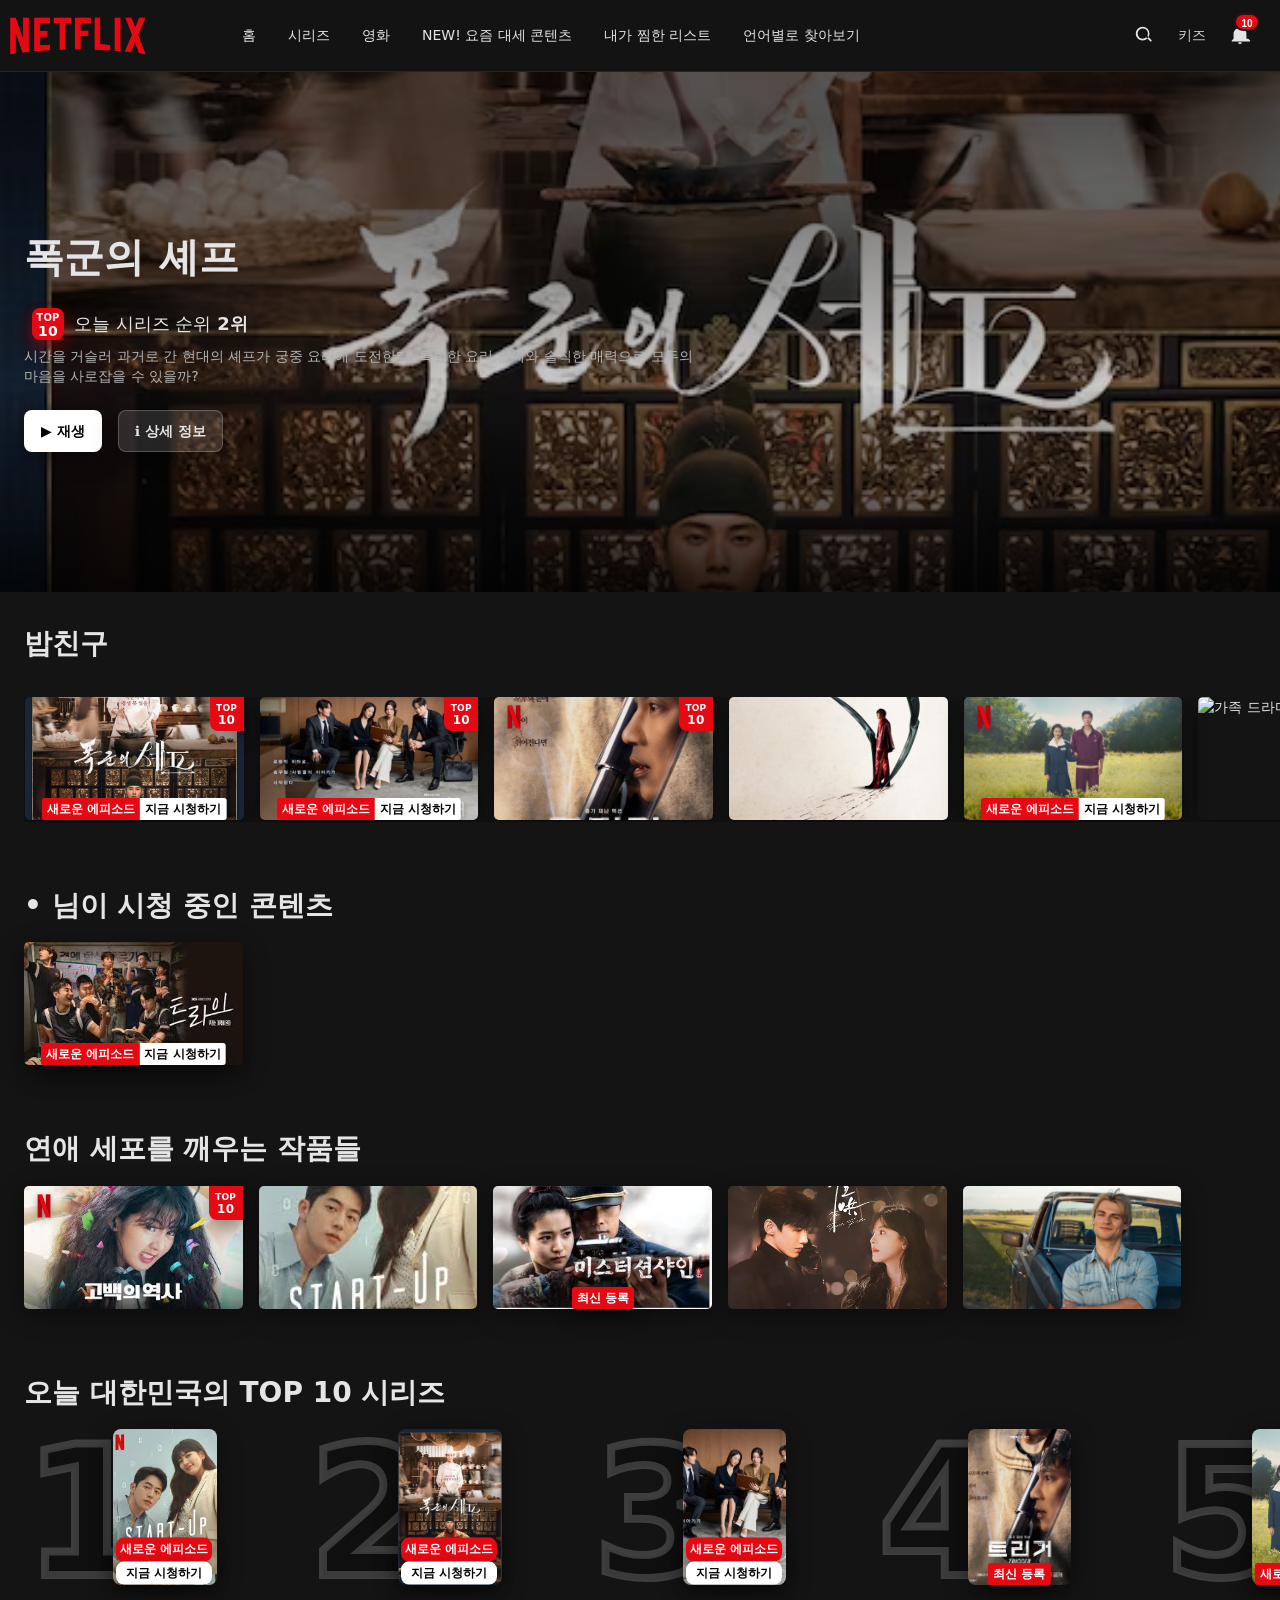
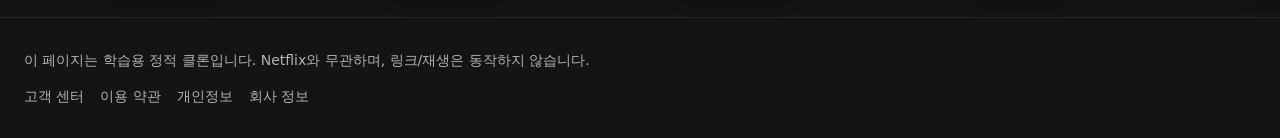
==== commit 1e7634d6: "fetch image and save like button" ====
--- a/index.html
+++ b/index.html
@@ -143,6 +143,11 @@
 
           <ul class="card-row card-row--slider" data-track>
             <li class="card"><a href="#" class="card__link">
+              <button class="card__like-btn" aria-label="좋아요">
+                <svg viewBox="0 0 24 24" aria-hidden="true">
+                  <path d="M12.1 21.35l-1.1-.99C5.14 15.28 2 12.36 2 8.98 2 6.42 4.06 4.5 6.6 4.5c1.54 0 3.04.73 4 1.87a5.09 5.09 0 0 1 4-1.87c2.54 0 4.6 1.92 4.6 4.48 0 3.38-3.14 6.3-8.9 11.38l-1.2 1z"/>
+                </svg>
+              </button>
               <span class="corner-badge" aria-label="Top 10">
                 <span class="corner-badge__top">TOP</span>
                 <span class="corner-badge__num">10</span>
@@ -154,6 +159,11 @@
               </div>
             </a></li>
             <li class="card"><a href="#" class="card__link">
+              <button class="card__like-btn" aria-label="좋아요">
+                <svg viewBox="0 0 24 24" aria-hidden="true">
+                  <path d="M12.1 21.35l-1.1-.99C5.14 15.28 2 12.36 2 8.98 2 6.42 4.06 4.5 6.6 4.5c1.54 0 3.04.73 4 1.87a5.09 5.09 0 0 1 4-1.87c2.54 0 4.6 1.92 4.6 4.48 0 3.38-3.14 6.3-8.9 11.38l-1.2 1z"/>
+                </svg>
+              </button>
               <span class="corner-badge" aria-label="Top 10">
                 <span class="corner-badge__top">TOP</span>
                 <span class="corner-badge__num">10</span>
@@ -165,6 +175,11 @@
               </div>
             </a></li>
             <li class="card"><a href="#" class="card__link">
+              <button class="card__like-btn" aria-label="좋아요">
+                <svg viewBox="0 0 24 24" aria-hidden="true">
+                  <path d="M12.1 21.35l-1.1-.99C5.14 15.28 2 12.36 2 8.98 2 6.42 4.06 4.5 6.6 4.5c1.54 0 3.04.73 4 1.87a5.09 5.09 0 0 1 4-1.87c2.54 0 4.6 1.92 4.6 4.48 0 3.38-3.14 6.3-8.9 11.38l-1.2 1z"/>
+                </svg>
+              </button>
               <span class="corner-nflx" aria-hidden="true">
                 <img src="images/Netflix-Symbol-Photoroom.png" alt="">
               </span>
@@ -175,6 +190,11 @@
               <img class="card__img" src="images/trigger.jpg" alt="오피스 로맨스 포스터"/><span class="card__title"></span>
             </a></li>
             <li class="card"><a href="#" class="card__link">
+              <button class="card__like-btn" aria-label="좋아요">
+                <svg viewBox="0 0 24 24" aria-hidden="true">
+                  <path d="M12.1 21.35l-1.1-.99C5.14 15.28 2 12.36 2 8.98 2 6.42 4.06 4.5 6.6 4.5c1.54 0 3.04.73 4 1.87a5.09 5.09 0 0 1 4-1.87c2.54 0 4.6 1.92 4.6 4.48 0 3.38-3.14 6.3-8.9 11.38l-1.2 1z"/>
+                </svg>
+              </button>
               <img class="card__img" src="images/metnis.jpg" alt="치유물 포스터"/><span class="card__title"></span>
             </a></li>
             <li class="card"><a href="#" class="card__link">
--- a/styles.css
+++ b/styles.css
@@ -214,7 +214,6 @@
 .card{ }
 .card__link{
   display: grid;
-  gap: 8px;
 }
 .card__img{
   width: 100%;
@@ -227,8 +226,7 @@
 }
 .card__link:hover .card__img,
 .card__link:focus-visible .card__img{
-  transform: scale(1.05);
-  box-shadow: 0 16px 40px rgba(0,0,0,.6);
+  transform: scale(1.00);
 }
 .card__title{
   font-size: var(--fz-sm);
@@ -449,7 +447,7 @@
 .cta-bar{
   position: absolute;
   left: 50%;
-  bottom: 8px;                  /* 이미지의 '밑에' 붙임 */
+  bottom: 0px;                  /* 이미지의 '밑에' 붙임 */
   transform: translateX(-50%);   /* 가로 중앙 정렬 */
   display: inline-flex;
   align-items: center;
@@ -507,7 +505,7 @@
 .overlay-tags{
   position: absolute;
   left: 50%;
-  bottom: 8px;
+  bottom: 0px;
   transform: translateX(-50%);
   display: flex;
   align-items: center;
@@ -734,25 +732,21 @@
   flex: 0 0 calc((100% - (var(--space-2) * 5)) / 6);
 }
 
-/* ----- Prev/Next buttons ----- */
 .slider__btn{
   position: absolute;
   top: 50%;
   transform: translateY(-50%);
-  width: 44px;
-  height: 44px;
-  border-radius: 999px;
-  border: 1px solid rgba(255,255,255,.25);
-  background: rgba(0,0,0,.45);
+  width: 24px;
+  height: 100%;
+  border: 1px solid rgba(0,0,0,.18);
+  background: rgba(0,0,0,.35);
   color: #fff;
-  font-size: 24px;
-  line-height: 1;
+  font-size: 28px;
   display: grid;
   place-items: center;
   box-shadow: 0 10px 24px rgba(0,0,0,.45);
   cursor: pointer;
 
-  /* hidden by default; appear on hover/focus */
   opacity: 0;
   pointer-events: none;
   transition: opacity .18s ease, background .18s ease, transform .18s ease;
@@ -780,8 +774,8 @@
   transform: translateY(-50%) scale(1.05);
 }
 
-.slider__btn--prev{ left: -6px; }  /* pull slightly outside the row */
-.slider__btn--next{ right: -6px; }
+.slider__btn--prev{ left: -24px; }  /* pull slightly outside the row */
+.slider__btn--next{ right: -24px; }
 
 .card-row--slider{
   scroll-snap-type: x mandatory;
@@ -789,4 +783,55 @@
 
 .card-row--slider > .card{
   scroll-snap-align: start;
-}+}
+
+/* Like button overlay (hidden & not interactive by default) */
+.card__like-btn{
+  position: absolute;
+  inset: 0;                          /* cover the card */
+  display: grid;
+  place-items: center;
+  background: rgba(0,0,0,0.0);
+  border: 0;
+  padding: 0;
+  cursor: pointer;
+
+  opacity: 0;
+  pointer-events: none;              /* ← don't catch hover/click when hidden */
+  transition: opacity .18s ease, background .18s ease, transform .18s ease;
+  z-index: 3;
+}
+
+/* show ONLY on mouse hover over the card */
+.card__link:hover .card__like-btn{
+  opacity: 1;
+  background: rgba(0,0,0,0.18);
+  pointer-events: auto;              /* ← now clickable */
+}
+
+/* optional: dim image while showing */
+.card__link:hover .card__img{
+  filter: brightness(0.9);
+}
+
+/* keyboard accessibility: show when the button itself has visible focus */
+.card__like-btn:focus-visible{
+  opacity: 1;
+  background: rgba(0,0,0,0.18);
+  outline: 2px solid var(--red);
+  outline-offset: -6px;
+  pointer-events: auto;
+}
+
+/* heart icon */
+.card__like-btn svg{
+  width: 44px; height: 44px;
+  margin-top: 20%;
+  margin-left: 70%;
+  fill: rgba(255,255,255,0.88);
+  filter: drop-shadow(0 6px 18px rgba(0,0,0,.55));
+  pointer-events: none;
+}
+
+/* liked state */
+.card__like-btn.is-liked svg{ fill: var(--red); }
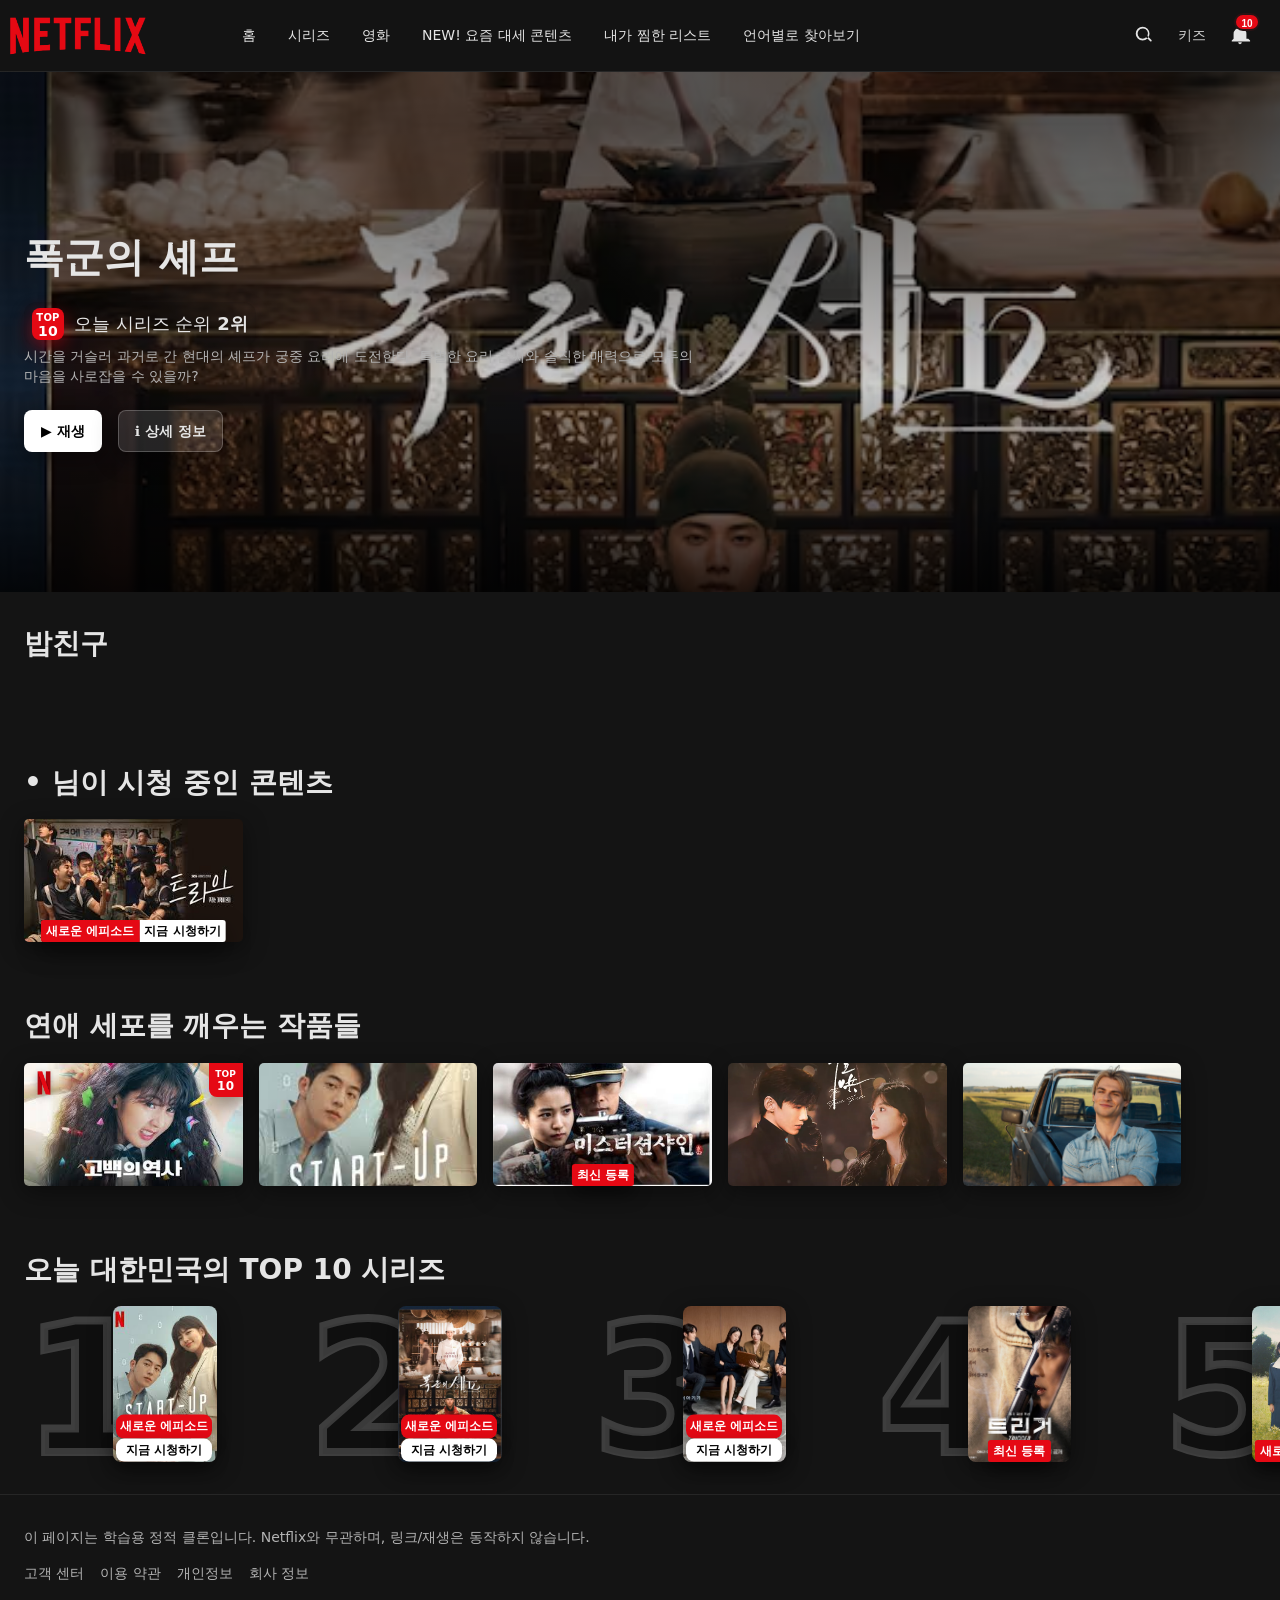
==== commit b6794d60: "update fetch" ====
--- a/index.html
+++ b/index.html
@@ -135,116 +135,13 @@
           </div>
         </div>
 
-
         <div class="slider" data-slider>
           <button class="slider__btn slider__btn--prev" aria-label="이전 보기" disabled>
             ‹
           </button>
 
           <ul class="card-row card-row--slider" data-track>
-            <li class="card"><a href="#" class="card__link">
-              <button class="card__like-btn" aria-label="좋아요">
-                <svg viewBox="0 0 24 24" aria-hidden="true">
-                  <path d="M12.1 21.35l-1.1-.99C5.14 15.28 2 12.36 2 8.98 2 6.42 4.06 4.5 6.6 4.5c1.54 0 3.04.73 4 1.87a5.09 5.09 0 0 1 4-1.87c2.54 0 4.6 1.92 4.6 4.48 0 3.38-3.14 6.3-8.9 11.38l-1.2 1z"/>
-                </svg>
-              </button>
-              <span class="corner-badge" aria-label="Top 10">
-                <span class="corner-badge__top">TOP</span>
-                <span class="corner-badge__num">10</span>
-              </span>
-              <img class="card__img" src="images/main_poster.jpg" alt="청춘 로맨스 포스터"/><span class="card__title"></span>
-              <div class="cta-bar" role="group" aria-label="새로운 에피소드">
-                <span class="cta-chip cta-chip--red">새로운 에피소드</span>
-                <span class="cta-chip cta-chip--white">지금 시청하기</span>
-              </div>
-            </a></li>
-            <li class="card"><a href="#" class="card__link">
-              <button class="card__like-btn" aria-label="좋아요">
-                <svg viewBox="0 0 24 24" aria-hidden="true">
-                  <path d="M12.1 21.35l-1.1-.99C5.14 15.28 2 12.36 2 8.98 2 6.42 4.06 4.5 6.6 4.5c1.54 0 3.04.73 4 1.87a5.09 5.09 0 0 1 4-1.87c2.54 0 4.6 1.92 4.6 4.48 0 3.38-3.14 6.3-8.9 11.38l-1.2 1z"/>
-                </svg>
-              </button>
-              <span class="corner-badge" aria-label="Top 10">
-                <span class="corner-badge__top">TOP</span>
-                <span class="corner-badge__num">10</span>
-              </span>
-              <img class="card__img" src="images/asqu.avif" alt="사극 로맨스 포스터"/><span class="card__title"></span>
-              <div class="cta-bar" role="group" aria-label="새로운 에피소드">
-                <span class="cta-chip cta-chip--red">새로운 에피소드</span>
-                <span class="cta-chip cta-chip--white">지금 시청하기</span>
-              </div>
-            </a></li>
-            <li class="card"><a href="#" class="card__link">
-              <button class="card__like-btn" aria-label="좋아요">
-                <svg viewBox="0 0 24 24" aria-hidden="true">
-                  <path d="M12.1 21.35l-1.1-.99C5.14 15.28 2 12.36 2 8.98 2 6.42 4.06 4.5 6.6 4.5c1.54 0 3.04.73 4 1.87a5.09 5.09 0 0 1 4-1.87c2.54 0 4.6 1.92 4.6 4.48 0 3.38-3.14 6.3-8.9 11.38l-1.2 1z"/>
-                </svg>
-              </button>
-              <span class="corner-nflx" aria-hidden="true">
-                <img src="images/Netflix-Symbol-Photoroom.png" alt="">
-              </span>
-              <span class="corner-badge" aria-label="Top 10">
-                <span class="corner-badge__top">TOP</span>
-                <span class="corner-badge__num">10</span>
-              </span>
-              <img class="card__img" src="images/trigger.jpg" alt="오피스 로맨스 포스터"/><span class="card__title"></span>
-            </a></li>
-            <li class="card"><a href="#" class="card__link">
-              <button class="card__like-btn" aria-label="좋아요">
-                <svg viewBox="0 0 24 24" aria-hidden="true">
-                  <path d="M12.1 21.35l-1.1-.99C5.14 15.28 2 12.36 2 8.98 2 6.42 4.06 4.5 6.6 4.5c1.54 0 3.04.73 4 1.87a5.09 5.09 0 0 1 4-1.87c2.54 0 4.6 1.92 4.6 4.48 0 3.38-3.14 6.3-8.9 11.38l-1.2 1z"/>
-                </svg>
-              </button>
-              <img class="card__img" src="images/metnis.jpg" alt="치유물 포스터"/><span class="card__title"></span>
-            </a></li>
-            <li class="card"><a href="#" class="card__link">
-              <span class="corner-nflx" aria-hidden="true">
-                <img src="images/Netflix-Symbol-Photoroom.png" alt="">
-              </span>
-              <img class="card__img" src="images/lier.jpg" alt="음악 드라마 포스터"/><span class="card__title"></span>
-              <div class="cta-bar" role="group" aria-label="새로운 에피소드">
-                <span class="cta-chip cta-chip--red">새로운 에피소드</span>
-                <span class="cta-chip cta-chip--white">지금 시청하기</span>
-              </div>
-            </a></li>
-            <li class="card"><a href="#" class="card__link">
-              <img class="card__img" src="https://images.unsplash.com/photo-1499244571948-7ccddb3583f1?w=1200&auto=format&fit=crop&q=80" alt="가족 드라마 포스터"/><span class="card__title"></span>
-            </a></li>
-            <li class="card"><a href="#" class="card__link">
-              <img class="card__img" src="https://images.unsplash.com/photo-1499244571948-7ccddb3583f1?w=1200&auto=format&fit=crop&q=80" alt="가족 드라마 포스터"/><span class="card__title"></span>
-            </a></li>
-            <li class="card"><a href="#" class="card__link">
-              <img class="card__img" src="https://images.unsplash.com/photo-1499244571948-7ccddb3583f1?w=1200&auto=format&fit=crop&q=80" alt="가족 드라마 포스터"/><span class="card__title"></span>
-            </a></li>
-            <li class="card"><a href="#" class="card__link">
-              <img class="card__img" src="https://images.unsplash.com/photo-1499244571948-7ccddb3583f1?w=1200&auto=format&fit=crop&q=80" alt="가족 드라마 포스터"/><span class="card__title"></span>
-            </a></li>
-            <li class="card"><a href="#" class="card__link">
-              <img class="card__img" src="https://images.unsplash.com/photo-1499244571948-7ccddb3583f1?w=1200&auto=format&fit=crop&q=80" alt="가족 드라마 포스터"/><span class="card__title"></span>
-            </a></li>
-            <li class="card"><a href="#" class="card__link">
-              <img class="card__img" src="https://images.unsplash.com/photo-1499244571948-7ccddb3583f1?w=1200&auto=format&fit=crop&q=80" alt="가족 드라마 포스터"/><span class="card__title"></span>
-            </a></li>
-            <li class="card"><a href="#" class="card__link">
-              <img class="card__img" src="https://images.unsplash.com/photo-1499244571948-7ccddb3583f1?w=1200&auto=format&fit=crop&q=80" alt="가족 드라마 포스터"/><span class="card__title"></span>
-            </a></li>
-            <li class="card"><a href="#" class="card__link">
-              <img class="card__img" src="https://images.unsplash.com/photo-1499244571948-7ccddb3583f1?w=1200&auto=format&fit=crop&q=80" alt="가족 드라마 포스터"/><span class="card__title"></span>
-            </a></li>
-            <li class="card"><a href="#" class="card__link">
-              <img class="card__img" src="https://images.unsplash.com/photo-1499244571948-7ccddb3583f1?w=1200&auto=format&fit=crop&q=80" alt="가족 드라마 포스터"/><span class="card__title"></span>
-            </a></li>
-            <li class="card"><a href="#" class="card__link">
-              <img class="card__img" src="https://images.unsplash.com/photo-1499244571948-7ccddb3583f1?w=1200&auto=format&fit=crop&q=80" alt="가족 드라마 포스터"/><span class="card__title"></span>
-            </a></li>
-            <li class="card"><a href="#" class="card__link">
-              <img class="card__img" src="https://images.unsplash.com/photo-1499244571948-7ccddb3583f1?w=1200&auto=format&fit=crop&q=80" alt="가족 드라마 포스터"/><span class="card__title"></span>
-            </a></li><li class="card"><a href="#" class="card__link">
-              <img class="card__img" src="https://images.unsplash.com/photo-1499244571948-7ccddb3583f1?w=1200&auto=format&fit=crop&q=80" alt="가족 드라마 포스터"/><span class="card__title"></span>
-            </a></li>
-            <li class="card"><a href="#" class="card__link">
-              <img class="card__img" src="https://images.unsplash.com/photo-1499244571948-7ccddb3583f1?w=1200&auto=format&fit=crop&q=80" alt="가족 드라마 포스터"/><span class="card__title"></span>
-            </a></li>
+            
           </ul>
         
             <button class="slider__btn slider__btn--next" aria-label="다음 보기">
